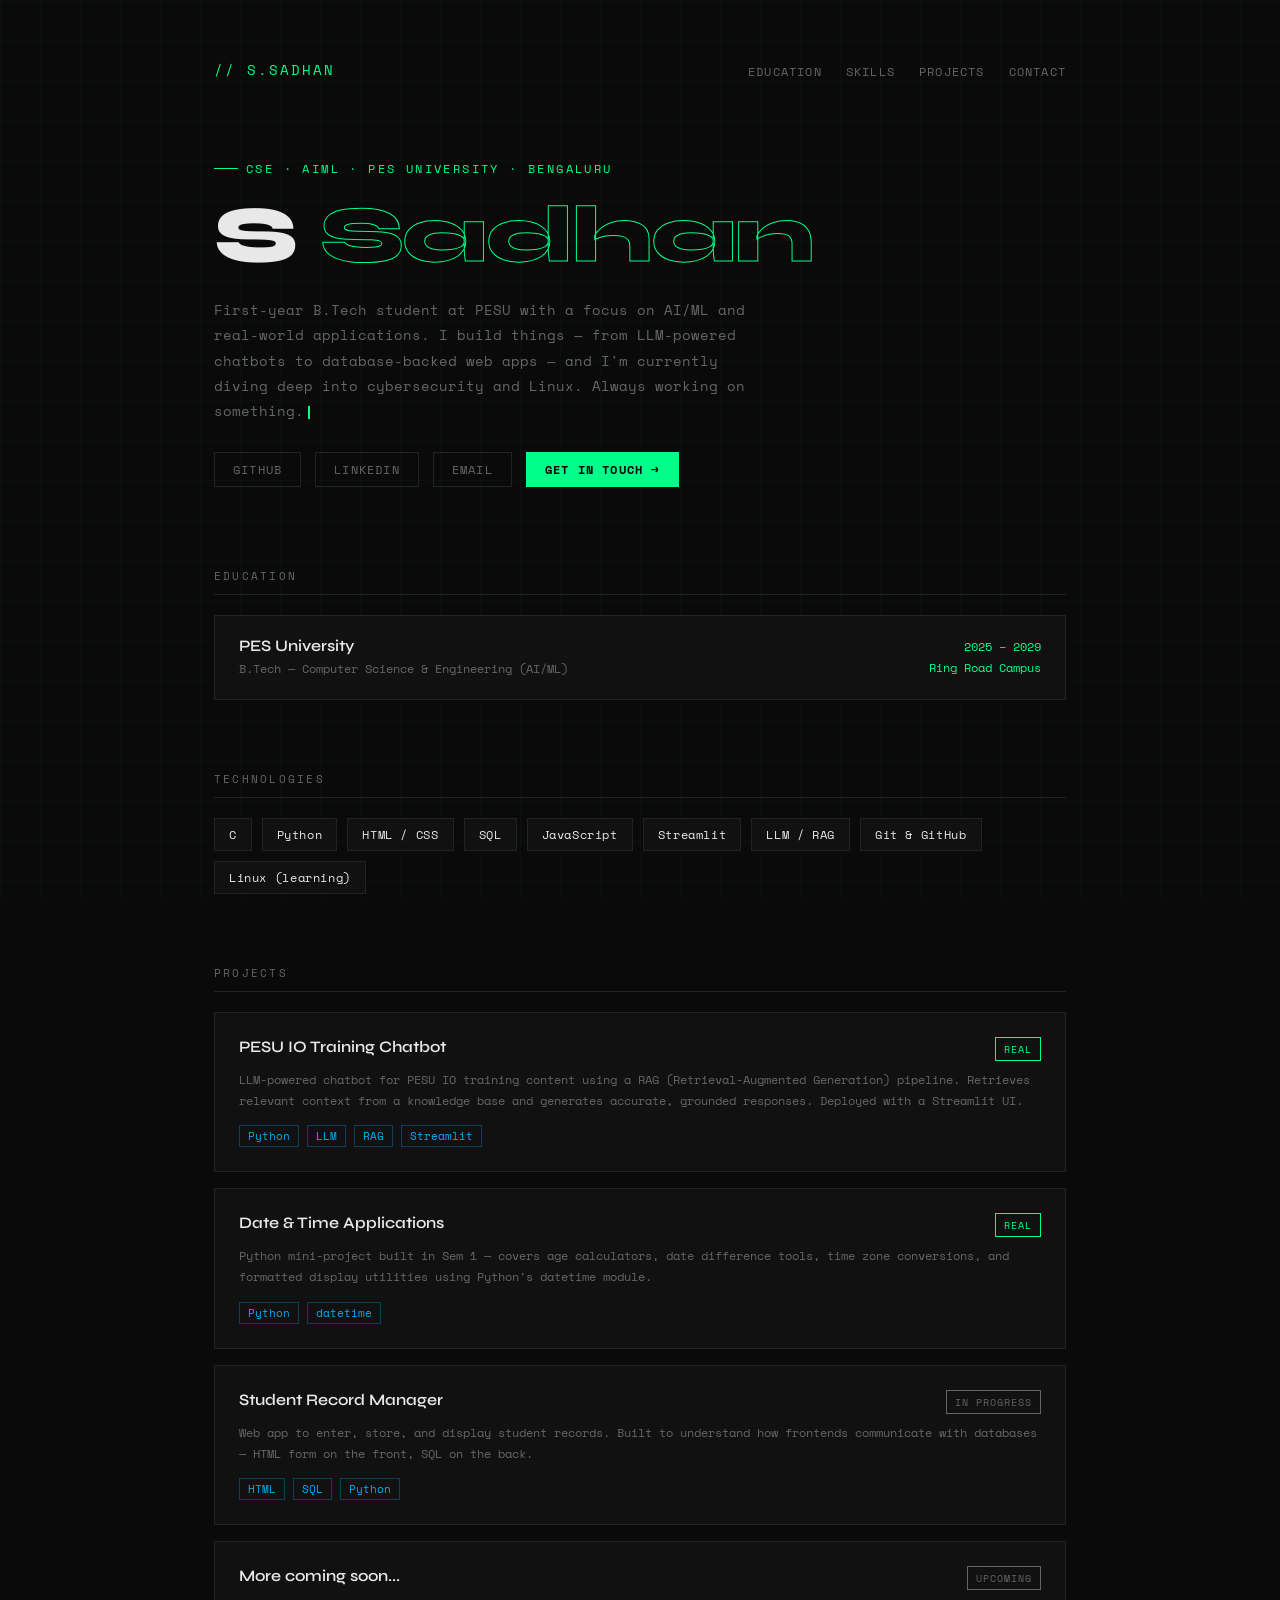
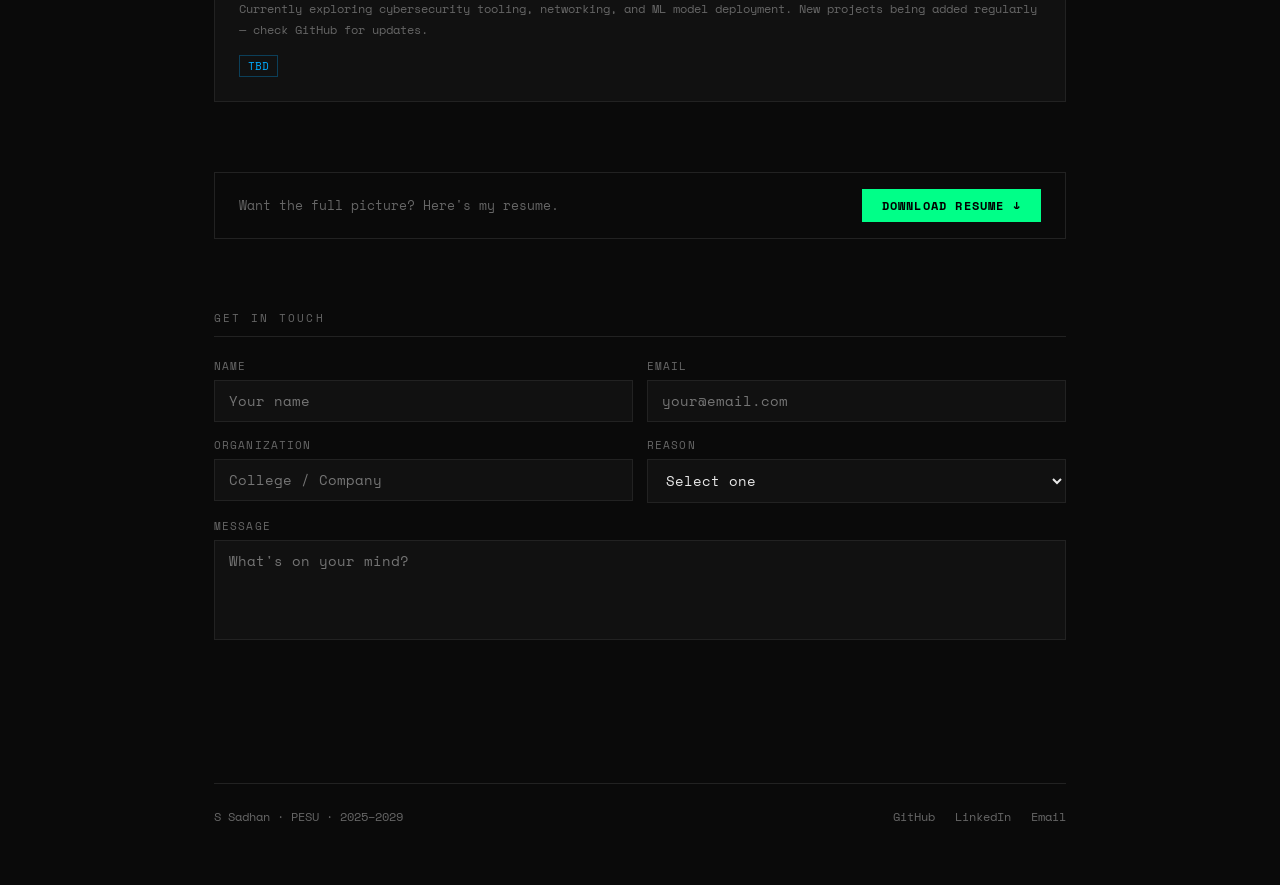
==== index.html @ 3ee182ca "Add files via upload" ====
<!DOCTYPE html>
<html lang="en">
<head>
  <meta charset="UTF-8" />
  <meta name="viewport" content="width=device-width, initial-scale=1.0"/>
  <title>S Sadhan | Portfolio</title>
  <link href="https://fonts.googleapis.com/css2?family=Space+Mono:wght@400;700&family=Syne:wght@400;600;800&display=swap" rel="stylesheet"/>
  <style>
    html { scroll-behavior: smooth; }
    *, *::before, *::after { box-sizing: border-box; margin: 0; padding: 0; }

    :root {
      --bg: #0a0a0a;
      --surface: #111;
      --border: #222;
      --accent: #00ff88;
      --accent2: #0af;
      --text: #e8e8e8;
      --muted: #666;
      --mono: 'Space Mono', monospace;
      --sans: 'Syne', sans-serif;
    }

    body {
      background: var(--bg);
      color: var(--text);
      font-family: var(--sans);
      min-height: 100vh;
      overflow-x: hidden;
    }

    body::before {
      content: '';
      position: fixed;
      inset: 0;
      background-image:
        linear-gradient(rgba(0,255,136,0.03) 1px, transparent 1px),
        linear-gradient(90deg, rgba(0,255,136,0.03) 1px, transparent 1px);
      background-size: 40px 40px;
      pointer-events: none;
      z-index: 0;
    }

    .wrapper {
      position: relative;
      z-index: 1;
      max-width: 900px;
      margin: 0 auto;
      padding: 60px 24px;
    }

    nav {
      display: flex;
      justify-content: space-between;
      align-items: center;
      margin-bottom: 80px;
      animation: fadeUp 0.6s ease both;
      flex-wrap: wrap;
      gap: 16px;
    }

    .logo {
      font-family: var(--mono);
      font-size: 0.85rem;
      color: var(--accent);
      letter-spacing: 0.15em;
      text-transform: uppercase;
    }

    .nav-links {
      display: flex;
      gap: 24px;
      list-style: none;
      flex-wrap: wrap;
    }

    .nav-links a {
      font-family: var(--mono);
      font-size: 0.75rem;
      color: var(--muted);
      text-decoration: none;
      letter-spacing: 0.1em;
      text-transform: uppercase;
      transition: color 0.2s;
    }

    .nav-links a:hover { color: var(--accent); }

    .hero {
      margin-bottom: 80px;
      animation: fadeUp 0.6s 0.1s ease both;
    }

    .tag {
      font-family: var(--mono);
      font-size: 0.75rem;
      color: var(--accent);
      letter-spacing: 0.2em;
      text-transform: uppercase;
      margin-bottom: 16px;
      display: flex;
      align-items: center;
      gap: 8px;
    }

    .tag::before {
      content: '';
      width: 24px;
      height: 1px;
      background: var(--accent);
    }

    h1 {
      font-family: var(--sans);
      font-size: clamp(2.5rem, 7vw, 5rem);
      font-weight: 800;
      line-height: 1.05;
      letter-spacing: -0.02em;
      margin-bottom: 20px;
    }

    h1 span {
      color: transparent;
      -webkit-text-stroke: 1px var(--accent);
    }

    .bio {
      font-size: 0.88rem;
      color: var(--muted);
      max-width: 560px;
      line-height: 1.8;
      font-family: var(--mono);
      margin-bottom: 28px;
    }

    .hero-links {
      display: flex;
      gap: 14px;
      flex-wrap: wrap;
    }

    .hero-link {
      font-family: var(--mono);
      font-size: 0.75rem;
      letter-spacing: 0.1em;
      text-transform: uppercase;
      padding: 8px 18px;
      text-decoration: none;
      border: 1px solid var(--border);
      color: var(--muted);
      transition: border-color 0.2s, color 0.2s;
    }

    .hero-link:hover { border-color: var(--accent); color: var(--accent); }

    .hero-link.primary {
      background: var(--accent);
      color: #000;
      border-color: var(--accent);
      font-weight: 700;
    }

    .hero-link.primary:hover { opacity: 0.85; color: #000; }

    .section {
      margin-bottom: 70px;
      animation: fadeUp 0.6s 0.2s ease both;
    }

    .section-label {
      font-family: var(--mono);
      font-size: 0.7rem;
      color: var(--muted);
      letter-spacing: 0.2em;
      text-transform: uppercase;
      margin-bottom: 20px;
      padding-bottom: 10px;
      border-bottom: 1px solid var(--border);
    }

    .edu-card {
      border: 1px solid var(--border);
      padding: 20px 24px;
      background: var(--surface);
      display: flex;
      justify-content: space-between;
      align-items: flex-start;
      flex-wrap: wrap;
      gap: 12px;
    }

    .edu-name {
      font-weight: 600;
      font-size: 1rem;
      margin-bottom: 4px;
    }

    .edu-branch {
      font-family: var(--mono);
      font-size: 0.78rem;
      color: var(--muted);
    }

    .edu-year {
      font-family: var(--mono);
      font-size: 0.75rem;
      color: var(--accent);
      text-align: right;
      line-height: 1.8;
    }

    .skills-grid {
      display: flex;
      flex-wrap: wrap;
      gap: 10px;
    }

    .skill-tag {
      font-family: var(--mono);
      font-size: 0.78rem;
      padding: 6px 14px;
      border: 1px solid var(--border);
      color: var(--text);
      background: var(--surface);
      letter-spacing: 0.05em;
      transition: border-color 0.2s, color 0.2s;
      cursor: default;
    }

    .skill-tag:hover { border-color: var(--accent); color: var(--accent); }

    .project-card {
      border: 1px solid var(--border);
      padding: 24px;
      margin-bottom: 16px;
      background: var(--surface);
      transition: border-color 0.25s;
      position: relative;
      overflow: hidden;
    }

    .project-card::before {
      content: '';
      position: absolute;
      top: 0; left: 0;
      width: 3px;
      height: 100%;
      background: var(--accent);
      transform: scaleY(0);
      transition: transform 0.25s;
      transform-origin: bottom;
    }

    .project-card:hover { border-color: #333; }
    .project-card:hover::before { transform: scaleY(1); }

    .project-header {
      display: flex;
      justify-content: space-between;
      align-items: flex-start;
      gap: 12px;
      margin-bottom: 8px;
    }

    .project-title {
      font-weight: 600;
      font-size: 1rem;
    }

    .project-badge {
      font-family: var(--mono);
      font-size: 0.65rem;
      letter-spacing: 0.1em;
      text-transform: uppercase;
      padding: 3px 8px;
      border: 1px solid var(--accent);
      color: var(--accent);
      white-space: nowrap;
      flex-shrink: 0;
    }

    .project-badge.placeholder {
      border-color: var(--muted);
      color: var(--muted);
    }

    .project-desc {
      font-family: var(--mono);
      font-size: 0.78rem;
      color: var(--muted);
      line-height: 1.7;
    }

    .project-tech {
      margin-top: 14px;
      display: flex;
      gap: 8px;
      flex-wrap: wrap;
    }

    .tech-pill {
      font-family: var(--mono);
      font-size: 0.68rem;
      color: var(--accent2);
      border: 1px solid rgba(0,170,255,0.3);
      padding: 2px 8px;
    }

    .form-grid {
      display: grid;
      grid-template-columns: 1fr 1fr;
      gap: 14px;
      margin-bottom: 14px;
    }

    @media (max-width: 600px) {
      .form-grid { grid-template-columns: 1fr; }
    }

    .field {
      display: flex;
      flex-direction: column;
      gap: 6px;
    }

    label {
      font-family: var(--mono);
      font-size: 0.7rem;
      color: var(--muted);
      letter-spacing: 0.1em;
      text-transform: uppercase;
    }

    input, textarea, select {
      background: var(--surface);
      border: 1px solid var(--border);
      color: var(--text);
      font-family: var(--mono);
      font-size: 0.85rem;
      padding: 10px 14px;
      outline: none;
      width: 100%;
      transition: border-color 0.2s;
    }

    input:focus, textarea:focus, select:focus { border-color: var(--accent); }
    textarea { resize: vertical; min-height: 100px; }
    select option { background: var(--surface); }

    .btn {
      font-family: var(--mono);
      font-size: 0.8rem;
      letter-spacing: 0.15em;
      text-transform: uppercase;
      background: var(--accent);
      color: #000;
      border: none;
      padding: 12px 32px;
      cursor: pointer;
      font-weight: 700;
      transition: opacity 0.2s, transform 0.15s;
      margin-top: 6px;
    }

    .btn:hover { opacity: 0.85; transform: translateY(-1px); }
    .btn:active { transform: translateY(0); }

    #output { margin-top: 30px; display: none; }

    .output-card {
      border: 1px solid var(--accent);
      padding: 24px;
      background: rgba(0,255,136,0.03);
      animation: fadeUp 0.4s ease both;
    }

    .output-card h3 {
      font-family: var(--mono);
      font-size: 0.75rem;
      color: var(--accent);
      letter-spacing: 0.15em;
      text-transform: uppercase;
      margin-bottom: 16px;
    }

    .output-row {
      display: flex;
      gap: 12px;
      margin-bottom: 10px;
      font-family: var(--mono);
      font-size: 0.82rem;
    }

    .output-key { color: var(--muted); min-width: 90px; }
    .output-val { color: var(--text); }

    .resume-bar {
      border: 1px solid var(--border);
      padding: 16px 24px;
      display: flex;
      justify-content: space-between;
      align-items: center;
      margin-bottom: 70px;
      flex-wrap: wrap;
      gap: 12px;
      animation: fadeUp 0.6s 0.3s ease both;
    }

    .resume-bar span {
      font-family: var(--mono);
      font-size: 0.8rem;
      color: var(--muted);
    }

    .resume-bar a {
      font-family: var(--mono);
      font-size: 0.75rem;
      color: #000;
      background: var(--accent);
      padding: 8px 20px;
      text-decoration: none;
      font-weight: 700;
      letter-spacing: 0.1em;
      text-transform: uppercase;
      transition: opacity 0.2s;
    }

    .resume-bar a:hover { opacity: 0.85; }

    footer {
      margin-top: 80px;
      padding-top: 24px;
      border-top: 1px solid var(--border);
      display: flex;
      justify-content: space-between;
      align-items: center;
      font-family: var(--mono);
      font-size: 0.72rem;
      color: var(--muted);
      flex-wrap: wrap;
      gap: 12px;
      animation: fadeUp 0.6s 0.4s ease both;
    }

    .footer-links { display: flex; gap: 20px; }
    .footer-links a { color: var(--muted); text-decoration: none; transition: color 0.2s; }
    .footer-links a:hover { color: var(--accent); }

    @keyframes fadeUp {
      from { opacity: 0; transform: translateY(20px); }
      to   { opacity: 1; transform: translateY(0); }
    }

    .cursor {
      display: inline-block;
      width: 2px;
      height: 0.9em;
      background: var(--accent);
      margin-left: 4px;
      vertical-align: middle;
      animation: blink 1s step-end infinite;
    }

    @keyframes blink { 50% { opacity: 0; } }
  </style>
</head>
<body>
<div class="wrapper">

  <nav>
    <div class="logo">// s.sadhan</div>
    <ul class="nav-links">
      <li><a href="#education">Education</a></li>
      <li><a href="#skills">Skills</a></li>
      <li><a href="#projects">Projects</a></li>
      <li><a href="#contact">Contact</a></li>
    </ul>
  </nav>

  <section class="hero">
    <div class="tag">CSE · AIML · PES University · Bengaluru</div>
    <h1>S <span>Sadhan</span></h1>
    <p class="bio">
      First-year B.Tech student at PESU with a focus on AI/ML and real-world applications.
      I build things — from LLM-powered chatbots to database-backed web apps — and I'm
      currently diving deep into cybersecurity and Linux. Always working on something.<span class="cursor"></span>
    </p>
    <div class="hero-links">
      <a href="https://github.com/Sadhansrid007" target="_blank" class="hero-link">GitHub</a>
      <a href="https://www.linkedin.com/in/sadhan-sridhar/" target="_blank" class="hero-link">LinkedIn</a>
      <a href="/cdn-cgi/l/email-protection#2b584a4f434a4558055859424f434a596b4c464a424705484446" class="hero-link">Email</a>
      <a href="#contact" class="hero-link primary">Get In Touch →</a>
    </div>
  </section>

  <section class="section" id="education">
    <div class="section-label">Education</div>
    <div class="edu-card">
      <div>
        <div class="edu-name">PES University</div>
        <div class="edu-branch">B.Tech — Computer Science & Engineering (AI/ML)</div>
      </div>
      <div class="edu-year">
        2025 – 2029<br/>Ring Road Campus
      </div>
    </div>
  </section>

  <section class="section" id="skills">
    <div class="section-label">Technologies</div>
    <div class="skills-grid">
      <div class="skill-tag">C</div>
      <div class="skill-tag">Python</div>
      <div class="skill-tag">HTML / CSS</div>
      <div class="skill-tag">SQL</div>
      <div class="skill-tag">JavaScript</div>
      <div class="skill-tag">Streamlit</div>
      <div class="skill-tag">LLM / RAG</div>
      <div class="skill-tag">Git & GitHub</div>
      <div class="skill-tag">Linux (learning)</div>
    </div>
  </section>

  <section class="section" id="projects">
    <div class="section-label">Projects</div>

    <div class="project-card">
      <div class="project-header">
        <div class="project-title">PESU IO Training Chatbot</div>
        <span class="project-badge">Real</span>
      </div>
      <div class="project-desc">
        LLM-powered chatbot for PESU IO training content using a RAG (Retrieval-Augmented
        Generation) pipeline. Retrieves relevant context from a knowledge base and generates
        accurate, grounded responses. Deployed with a Streamlit UI.
      </div>
      <div class="project-tech">
        <span class="tech-pill">Python</span>
        <span class="tech-pill">LLM</span>
        <span class="tech-pill">RAG</span>
        <span class="tech-pill">Streamlit</span>
      </div>
    </div>

    <div class="project-card">
      <div class="project-header">
        <div class="project-title">Date & Time Applications</div>
        <span class="project-badge">Real</span>
      </div>
      <div class="project-desc">
        Python mini-project built in Sem 1 — covers age calculators, date difference tools,
        time zone conversions, and formatted display utilities using Python's datetime module.
      </div>
      <div class="project-tech">
        <span class="tech-pill">Python</span>
        <span class="tech-pill">datetime</span>
      </div>
    </div>

    <div class="project-card">
      <div class="project-header">
        <div class="project-title">Student Record Manager</div>
        <span class="project-badge placeholder">In Progress</span>
      </div>
      <div class="project-desc">
        Web app to enter, store, and display student records. Built to understand how
        frontends communicate with databases — HTML form on the front, SQL on the back.
      </div>
      <div class="project-tech">
        <span class="tech-pill">HTML</span>
        <span class="tech-pill">SQL</span>
        <span class="tech-pill">Python</span>
      </div>
    </div>

    <div class="project-card">
      <div class="project-header">
        <div class="project-title">More coming soon...</div>
        <span class="project-badge placeholder">Upcoming</span>
      </div>
      <div class="project-desc">
        Currently exploring cybersecurity tooling, networking, and ML model deployment.
        New projects being added regularly — check GitHub for updates.
      </div>
      <div class="project-tech">
        <span class="tech-pill">TBD</span>
      </div>
    </div>
  </section>

  <!-- RESUME BAR -->
  <div class="resume-bar">
    <span>Want the full picture? Here's my resume.</span>
    <!-- Replace # with your actual resume link (Google Drive, Notion, etc.) -->
    <a href="#" target="_blank">Download Resume ↓</a>
  </div>

  <section class="section" id="contact">
    <div class="section-label">Get In Touch</div>

    <div class="form-grid">
      <div class="field">
        <label for="fname">Name</label>
        <input type="text" id="fname" placeholder="Your name" />
      </div>
      <div class="field">
        <label for="femail">Email</label>
        <input type="email" id="femail" placeholder="your@email.com" />
      </div>
      <div class="field">
        <label for="forg">Organization</label>
        <input type="text" id="forg" placeholder="College / Company" />
      </div>
      <div class="field">
        <label for="freason">Reason</label>
        <select id="freason">
          <option value="">Select one</option>
          <option>Collaboration</option>
          <option>Internship / Opportunity</option>
          <option>Just saying hi</option>
          <option>Other</option>
        </select>
      </div>
    </div>

    <div class="field" style="margin-bottom:14px">
      <label for="fmsg">Message</label>
      <textarea id="fmsg" placeholder="What's on your mind?"></textarea>
    </div>

    <button class="btn" onclick="submitForm()">Submit →</button>

    <div id="output">
      <div class="output-card">
        <h3>// Message Received</h3>
        <div class="output-row"><span class="output-key">Name</span><span class="output-val" id="o-name"></span></div>
        <div class="output-row"><span class="output-key">Email</span><span class="output-val" id="o-email"></span></div>
        <div class="output-row"><span class="output-key">Org</span><span class="output-val" id="o-org"></span></div>
        <div class="output-row"><span class="output-key">Reason</span><span class="output-val" id="o-reason"></span></div>
        <div class="output-row"><span class="output-key">Message</span><span class="output-val" id="o-msg"></span></div>
      </div>
    </div>
  </section>

  <footer>
    <span>S Sadhan · PESU · 2025–2029</span>
    <div class="footer-links">
      <a href="https://github.com/Sadhansrid007" target="_blank">GitHub</a>
      <a href="https://www.linkedin.com/in/sadhan-sridhar/" target="_blank">LinkedIn</a>
      <a href="/cdn-cgi/l/email-protection#c3b0a2a7aba2adb0edb0b1aaa7aba2b183a4aea2aaafeda0acae">Email</a>
    </div>
  </footer>

</div>
<script data-cfasync="false" src="/cdn-cgi/scripts/5c5dd728/cloudflare-static/email-decode.min.js"></script><script>
  function scrollToSection(id) {
    document.getElementById(id).scrollIntoView({ behavior: 'smooth' });
  }

  function submitForm() {
    const name   = document.getElementById('fname').value.trim();
    const email  = document.getElementById('femail').value.trim();
    const org    = document.getElementById('forg').value.trim();
    const reason = document.getElementById('freason').value;
    const msg    = document.getElementById('fmsg').value.trim();

    if (!name || !email || !msg) {
      alert('Please fill in at least Name, Email, and Message.');
      return;
    }

    document.getElementById('o-name').textContent   = name;
    document.getElementById('o-email').textContent  = email;
    document.getElementById('o-org').textContent    = org || '—';
    document.getElementById('o-reason').textContent = reason || '—';
    document.getElementById('o-msg').textCont
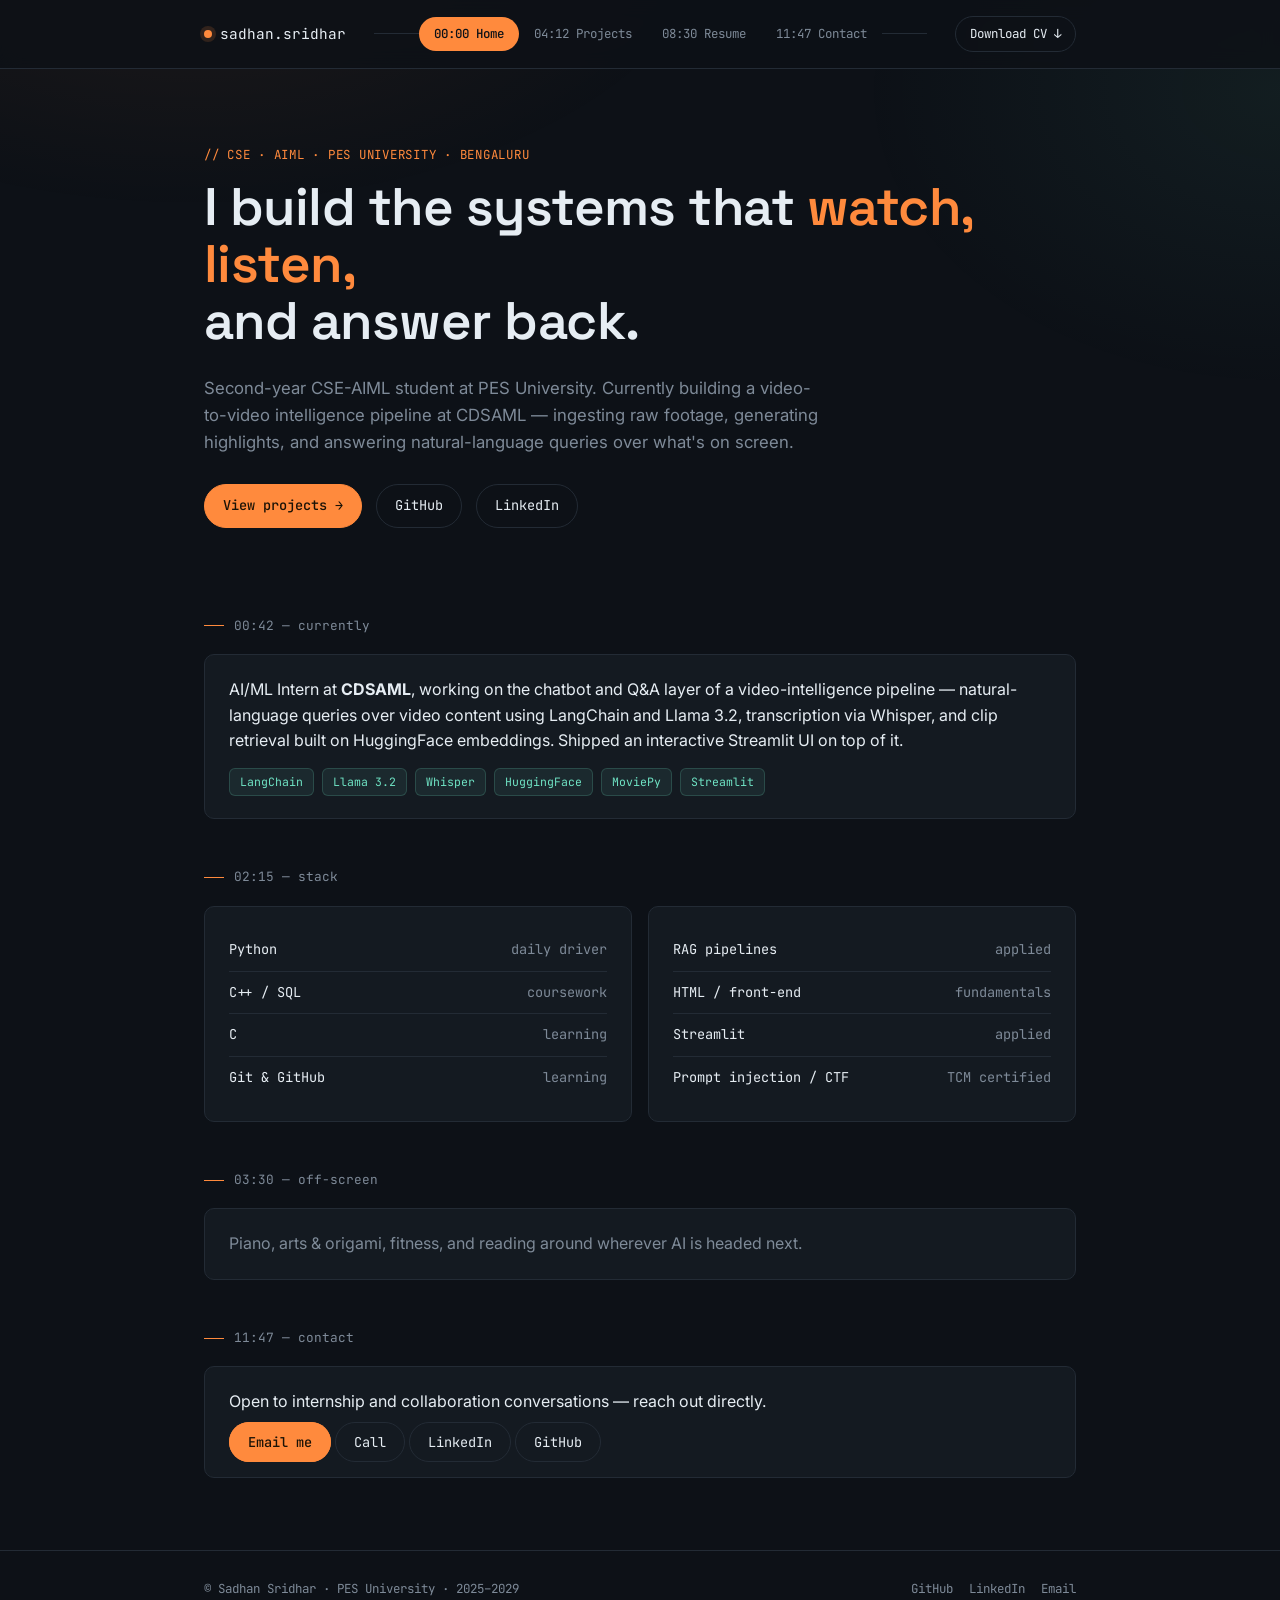
==== commit 7e75d99d: "Add files via upload" ====
--- a/index.html
+++ b/index.html
@@ -1,676 +1,101 @@
 <!DOCTYPE html>
 <html lang="en">
 <head>
-  <meta charset="UTF-8" />
-  <meta name="viewport" content="width=device-width, initial-scale=1.0"/>
-  <title>S Sadhan | Portfolio</title>
-  <link href="https://fonts.googleapis.com/css2?family=Space+Mono:wght@400;700&family=Syne:wght@400;600;800&display=swap" rel="stylesheet"/>
-  <style>
-    html { scroll-behavior: smooth; }
-    *, *::before, *::after { box-sizing: border-box; margin: 0; padding: 0; }
-
-    :root {
-      --bg: #0a0a0a;
-      --surface: #111;
-      --border: #222;
-      --accent: #00ff88;
-      --accent2: #0af;
-      --text: #e8e8e8;
-      --muted: #666;
-      --mono: 'Space Mono', monospace;
-      --sans: 'Syne', sans-serif;
-    }
-
-    body {
-      background: var(--bg);
-      color: var(--text);
-      font-family: var(--sans);
-      min-height: 100vh;
-      overflow-x: hidden;
-    }
-
-    body::before {
-      content: '';
-      position: fixed;
-      inset: 0;
-      background-image:
-        linear-gradient(rgba(0,255,136,0.03) 1px, transparent 1px),
-        linear-gradient(90deg, rgba(0,255,136,0.03) 1px, transparent 1px);
-      background-size: 40px 40px;
-      pointer-events: none;
-      z-index: 0;
-    }
-
-    .wrapper {
-      position: relative;
-      z-index: 1;
-      max-width: 900px;
-      margin: 0 auto;
-      padding: 60px 24px;
-    }
-
-    nav {
-      display: flex;
-      justify-content: space-between;
-      align-items: center;
-      margin-bottom: 80px;
-      animation: fadeUp 0.6s ease both;
-      flex-wrap: wrap;
-      gap: 16px;
-    }
-
-    .logo {
-      font-family: var(--mono);
-      font-size: 0.85rem;
-      color: var(--accent);
-      letter-spacing: 0.15em;
-      text-transform: uppercase;
-    }
-
-    .nav-links {
-      display: flex;
-      gap: 24px;
-      list-style: none;
-      flex-wrap: wrap;
-    }
-
-    .nav-links a {
-      font-family: var(--mono);
-      font-size: 0.75rem;
-      color: var(--muted);
-      text-decoration: none;
-      letter-spacing: 0.1em;
-      text-transform: uppercase;
-      transition: color 0.2s;
-    }
-
-    .nav-links a:hover { color: var(--accent); }
-
-    .hero {
-      margin-bottom: 80px;
-      animation: fadeUp 0.6s 0.1s ease both;
-    }
-
-    .tag {
-      font-family: var(--mono);
-      font-size: 0.75rem;
-      color: var(--accent);
-      letter-spacing: 0.2em;
-      text-transform: uppercase;
-      margin-bottom: 16px;
-      display: flex;
-      align-items: center;
-      gap: 8px;
-    }
-
-    .tag::before {
-      content: '';
-      width: 24px;
-      height: 1px;
-      background: var(--accent);
-    }
-
-    h1 {
-      font-family: var(--sans);
-      font-size: clamp(2.5rem, 7vw, 5rem);
-      font-weight: 800;
-      line-height: 1.05;
-      letter-spacing: -0.02em;
-      margin-bottom: 20px;
-    }
-
-    h1 span {
-      color: transparent;
-      -webkit-text-stroke: 1px var(--accent);
-    }
-
-    .bio {
-      font-size: 0.88rem;
-      color: var(--muted);
-      max-width: 560px;
-      line-height: 1.8;
-      font-family: var(--mono);
-      margin-bottom: 28px;
-    }
-
-    .hero-links {
-      display: flex;
-      gap: 14px;
-      flex-wrap: wrap;
-    }
-
-    .hero-link {
-      font-family: var(--mono);
-      font-size: 0.75rem;
-      letter-spacing: 0.1em;
-      text-transform: uppercase;
-      padding: 8px 18px;
-      text-decoration: none;
-      border: 1px solid var(--border);
-      color: var(--muted);
-      transition: border-color 0.2s, color 0.2s;
-    }
-
-    .hero-link:hover { border-color: var(--accent); color: var(--accent); }
-
-    .hero-link.primary {
-      background: var(--accent);
-      color: #000;
-      border-color: var(--accent);
-      font-weight: 700;
-    }
-
-    .hero-link.primary:hover { opacity: 0.85; color: #000; }
-
-    .section {
-      margin-bottom: 70px;
-      animation: fadeUp 0.6s 0.2s ease both;
-    }
-
-    .section-label {
-      font-family: var(--mono);
-      font-size: 0.7rem;
-      color: var(--muted);
-      letter-spacing: 0.2em;
-      text-transform: uppercase;
-      margin-bottom: 20px;
-      padding-bottom: 10px;
-      border-bottom: 1px solid var(--border);
-    }
-
-    .edu-card {
-      border: 1px solid var(--border);
-      padding: 20px 24px;
-      background: var(--surface);
-      display: flex;
-      justify-content: space-between;
-      align-items: flex-start;
-      flex-wrap: wrap;
-      gap: 12px;
-    }
-
-    .edu-name {
-      font-weight: 600;
-      font-size: 1rem;
-      margin-bottom: 4px;
-    }
-
-    .edu-branch {
-      font-family: var(--mono);
-      font-size: 0.78rem;
-      color: var(--muted);
-    }
-
-    .edu-year {
-      font-family: var(--mono);
-      font-size: 0.75rem;
-      color: var(--accent);
-      text-align: right;
-      line-height: 1.8;
-    }
-
-    .skills-grid {
-      display: flex;
-      flex-wrap: wrap;
-      gap: 10px;
-    }
-
-    .skill-tag {
-      font-family: var(--mono);
-      font-size: 0.78rem;
-      padding: 6px 14px;
-      border: 1px solid var(--border);
-      color: var(--text);
-      background: var(--surface);
-      letter-spacing: 0.05em;
-      transition: border-color 0.2s, color 0.2s;
-      cursor: default;
-    }
-
-    .skill-tag:hover { border-color: var(--accent); color: var(--accent); }
-
-    .project-card {
-      border: 1px solid var(--border);
-      padding: 24px;
-      margin-bottom: 16px;
-      background: var(--surface);
-      transition: border-color 0.25s;
-      position: relative;
-      overflow: hidden;
-    }
-
-    .project-card::before {
-      content: '';
-      position: absolute;
-      top: 0; left: 0;
-      width: 3px;
-      height: 100%;
-      background: var(--accent);
-      transform: scaleY(0);
-      transition: transform 0.25s;
-      transform-origin: bottom;
-    }
-
-    .project-card:hover { border-color: #333; }
-    .project-card:hover::before { transform: scaleY(1); }
-
-    .project-header {
-      display: flex;
-      justify-content: space-between;
-      align-items: flex-start;
-      gap: 12px;
-      margin-bottom: 8px;
-    }
-
-    .project-title {
-      font-weight: 600;
-      font-size: 1rem;
-    }
-
-    .project-badge {
-      font-family: var(--mono);
-      font-size: 0.65rem;
-      letter-spacing: 0.1em;
-      text-transform: uppercase;
-      padding: 3px 8px;
-      border: 1px solid var(--accent);
-      color: var(--accent);
-      white-space: nowrap;
-      flex-shrink: 0;
-    }
-
-    .project-badge.placeholder {
-      border-color: var(--muted);
-      color: var(--muted);
-    }
-
-    .project-desc {
-      font-family: var(--mono);
-      font-size: 0.78rem;
-      color: var(--muted);
-      line-height: 1.7;
-    }
-
-    .project-tech {
-      margin-top: 14px;
-      display: flex;
-      gap: 8px;
-      flex-wrap: wrap;
-    }
-
-    .tech-pill {
-      font-family: var(--mono);
-      font-size: 0.68rem;
-      color: var(--accent2);
-      border: 1px solid rgba(0,170,255,0.3);
-      padding: 2px 8px;
-    }
-
-    .form-grid {
-      display: grid;
-      grid-template-columns: 1fr 1fr;
-      gap: 14px;
-      margin-bottom: 14px;
-    }
-
-    @media (max-width: 600px) {
-      .form-grid { grid-template-columns: 1fr; }
-    }
-
-    .field {
-      display: flex;
-      flex-direction: column;
-      gap: 6px;
-    }
-
-    label {
-      font-family: var(--mono);
-      font-size: 0.7rem;
-      color: var(--muted);
-      letter-spacing: 0.1em;
-      text-transform: uppercase;
-    }
-
-    input, textarea, select {
-      background: var(--surface);
-      border: 1px solid var(--border);
-      color: var(--text);
-      font-family: var(--mono);
-      font-size: 0.85rem;
-      padding: 10px 14px;
-      outline: none;
-      width: 100%;
-      transition: border-color 0.2s;
-    }
-
-    input:focus, textarea:focus, select:focus { border-color: var(--accent); }
-    textarea { resize: vertical; min-height: 100px; }
-    select option { background: var(--surface); }
-
-    .btn {
-      font-family: var(--mono);
-      font-size: 0.8rem;
-      letter-spacing: 0.15em;
-      text-transform: uppercase;
-      background: var(--accent);
-      color: #000;
-      border: none;
-      padding: 12px 32px;
-      cursor: pointer;
-      font-weight: 700;
-      transition: opacity 0.2s, transform 0.15s;
-      margin-top: 6px;
-    }
-
-    .btn:hover { opacity: 0.85; transform: translateY(-1px); }
-    .btn:active { transform: translateY(0); }
-
-    #output { margin-top: 30px; display: none; }
-
-    .output-card {
-      border: 1px solid var(--accent);
-      padding: 24px;
-      background: rgba(0,255,136,0.03);
-      animation: fadeUp 0.4s ease both;
-    }
-
-    .output-card h3 {
-      font-family: var(--mono);
-      font-size: 0.75rem;
-      color: var(--accent);
-      letter-spacing: 0.15em;
-      text-transform: uppercase;
-      margin-bottom: 16px;
-    }
-
-    .output-row {
-      display: flex;
-      gap: 12px;
-      margin-bottom: 10px;
-      font-family: var(--mono);
-      font-size: 0.82rem;
-    }
-
-    .output-key { color: var(--muted); min-width: 90px; }
-    .output-val { color: var(--text); }
-
-    .resume-bar {
-      border: 1px solid var(--border);
-      padding: 16px 24px;
-      display: flex;
-      justify-content: space-between;
-      align-items: center;
-      margin-bottom: 70px;
-      flex-wrap: wrap;
-      gap: 12px;
-      animation: fadeUp 0.6s 0.3s ease both;
-    }
-
-    .resume-bar span {
-      font-family: var(--mono);
-      font-size: 0.8rem;
-      color: var(--muted);
-    }
-
-    .resume-bar a {
-      font-family: var(--mono);
-      font-size: 0.75rem;
-      color: #000;
-      background: var(--accent);
-      padding: 8px 20px;
-      text-decoration: none;
-      font-weight: 700;
-      letter-spacing: 0.1em;
-      text-transform: uppercase;
-      transition: opacity 0.2s;
-    }
-
-    .resume-bar a:hover { opacity: 0.85; }
-
-    footer {
-      margin-top: 80px;
-      padding-top: 24px;
-      border-top: 1px solid var(--border);
-      display: flex;
-      justify-content: space-between;
-      align-items: center;
-      font-family: var(--mono);
-      font-size: 0.72rem;
-      color: var(--muted);
-      flex-wrap: wrap;
-      gap: 12px;
-      animation: fadeUp 0.6s 0.4s ease both;
-    }
-
-    .footer-links { display: flex; gap: 20px; }
-    .footer-links a { color: var(--muted); text-decoration: none; transition: color 0.2s; }
-    .footer-links a:hover { color: var(--accent); }
-
-    @keyframes fadeUp {
-      from { opacity: 0; transform: translateY(20px); }
-      to   { opacity: 1; transform: translateY(0); }
-    }
-
-    .cursor {
-      display: inline-block;
-      width: 2px;
-      height: 0.9em;
-      background: var(--accent);
-      margin-left: 4px;
-      vertical-align: middle;
-      animation: blink 1s step-end infinite;
-    }
-
-    @keyframes blink { 50% { opacity: 0; } }
-  </style>
+<meta charset="UTF-8">
+<meta name="viewport" content="width=device-width, initial-scale=1.0">
+<title>Sadhan Sridhar — CSE/AIML, PES University</title>
+<meta name="description" content="Sadhan Sridhar — CSE/AIML student at PES University. Building RAG pipelines, chatbots, and video-intelligence tools.">
+<link rel="stylesheet" href="style.css">
 </head>
 <body>
-<div class="wrapper">
 
-  <nav>
-    <div class="logo">// s.sadhan</div>
-    <ul class="nav-links">
-      <li><a href="#education">Education</a></li>
-      <li><a href="#skills">Skills</a></li>
-      <li><a href="#projects">Projects</a></li>
-      <li><a href="#contact">Contact</a></li>
-    </ul>
-  </nav>
+<nav class="timeline-nav">
+  <div class="wrap">
+    <a href="index.html" class="brand"><span class="dot"></span>sadhan.sridhar</a>
+    <div class="scrub">
+      <div class="track"></div>
+      <a href="index.html" class="active">00:00 Home</a>
+      <a href="projects.html">04:12 Projects</a>
+      <a href="resume.html">08:30 Resume</a>
+      <a href="index.html#contact">11:47 Contact</a>
+      <div class="track"></div>
+    </div>
+    <a class="resume-btn" href="assets/Sadhan_Resume.pdf" target="_blank" rel="noopener">Download CV ↓</a>
+  </div>
+</nav>
+
+<main class="wrap">
 
   <section class="hero">
-    <div class="tag">CSE · AIML · PES University · Bengaluru</div>
-    <h1>S <span>Sadhan</span></h1>
-    <p class="bio">
-      First-year B.Tech student at PESU with a focus on AI/ML and real-world applications.
-      I build things — from LLM-powered chatbots to database-backed web apps — and I'm
-      currently diving deep into cybersecurity and Linux. Always working on something.<span class="cursor"></span>
-    </p>
-    <div class="hero-links">
-      <a href="https://github.com/Sadhansrid007" target="_blank" class="hero-link">GitHub</a>
-      <a href="https://www.linkedin.com/in/sadhan-sridhar/" target="_blank" class="hero-link">LinkedIn</a>
-      <a href="/cdn-cgi/l/email-protection#2b584a4f434a4558055859424f434a596b4c464a424705484446" class="hero-link">Email</a>
-      <a href="#contact" class="hero-link primary">Get In Touch →</a>
+    <p class="eyebrow">// CSE · AIML · PES University · Bengaluru</p>
+    <h1>I build the systems that <span class="accent-word">watch, listen,</span><br>and answer back.</h1>
+    <p class="lede">Second-year CSE-AIML student at PES University. Currently building a video-to-video intelligence pipeline at CDSAML — ingesting raw footage, generating highlights, and answering natural-language queries over what's on screen.</p>
+    <div class="links">
+      <a class="btn primary" href="projects.html">View projects →</a>
+      <a class="btn" href="https://github.com/Sadhansrid007" target="_blank" rel="noopener">GitHub</a>
+      <a class="btn" href="https://www.linkedin.com/in/sadhan-sridhar/" target="_blank" rel="noopener">LinkedIn</a>
     </div>
   </section>
 
-  <section class="section" id="education">
-    <div class="section-label">Education</div>
-    <div class="edu-card">
-      <div>
-        <div class="edu-name">PES University</div>
-        <div class="edu-branch">B.Tech — Computer Science & Engineering (AI/ML)</div>
-      </div>
-      <div class="edu-year">
-        2025 – 2029<br/>Ring Road Campus
+  <p class="chapter">00:42 — currently</p>
+  <div class="panel">
+    <p style="margin:0;">AI/ML Intern at <strong>CDSAML</strong>, working on the chatbot and Q&amp;A layer of a video-intelligence pipeline — natural-language queries over video content using LangChain and Llama 3.2, transcription via Whisper, and clip retrieval built on HuggingFace embeddings. Shipped an interactive Streamlit UI on top of it.</p>
+    <div class="tags">
+      <span class="tag">LangChain</span>
+      <span class="tag">Llama 3.2</span>
+      <span class="tag">Whisper</span>
+      <span class="tag">HuggingFace</span>
+      <span class="tag">MoviePy</span>
+      <span class="tag">Streamlit</span>
+    </div>
+  </div>
+
+  <p class="chapter">02:15 — stack</p>
+  <div class="grid cols-2">
+    <div class="panel">
+      <div class="skill-row"><span>Python</span><span class="muted">daily driver</span></div>
+      <div class="skill-row"><span>C++ / SQL</span><span class="muted">coursework</span></div>
+      <div class="skill-row"><span>C</span><span class="muted">learning</span></div>
+      <div class="skill-row"><span>Git &amp; GitHub</span><span class="muted">learning</span></div>
+    </div>
+    <div class="panel">
+      <div class="skill-row"><span>RAG pipelines</span><span class="muted">applied</span></div>
+      <div class="skill-row"><span>HTML / front-end</span><span class="muted">fundamentals</span></div>
+      <div class="skill-row"><span>Streamlit</span><span class="muted">applied</span></div>
+      <div class="skill-row"><span>Prompt injection / CTF</span><span class="muted">TCM certified</span></div>
+    </div>
+  </div>
+
+  <p class="chapter">03:30 — off-screen</p>
+  <div class="panel">
+    <p style="margin:0;" class="muted">Piano, arts &amp; origami, fitness, and reading around wherever AI is headed next.</p>
+  </div>
+
+  <section id="contact">
+    <p class="chapter">11:47 — contact</p>
+    <div class="panel">
+      <p style="margin:0 0 14px;">Open to internship and collaboration conversations — reach out directly.</p>
+      <div class="links" style="margin-top:0;">
+        <a class="btn primary" href="mailto:Sadhans.sridhar@gmail.com">Email me</a>
+        <a class="btn" href="tel:+919741775816">Call</a>
+        <a class="btn" href="https://www.linkedin.com/in/sadhan-sridhar/" target="_blank" rel="noopener">LinkedIn</a>
+        <a class="btn" href="https://github.com/Sadhansrid007" target="_blank" rel="noopener">GitHub</a>
       </div>
     </div>
   </section>
 
-  <section class="section" id="skills">
-    <div class="section-label">Technologies</div>
-    <div class="skills-grid">
-      <div class="skill-tag">C</div>
-      <div class="skill-tag">Python</div>
-      <div class="skill-tag">HTML / CSS</div>
-      <div class="skill-tag">SQL</div>
-      <div class="skill-tag">JavaScript</div>
-      <div class="skill-tag">Streamlit</div>
-      <div class="skill-tag">LLM / RAG</div>
-      <div class="skill-tag">Git & GitHub</div>
-      <div class="skill-tag">Linux (learning)</div>
-    </div>
-  </section>
+</main>
 
-  <section class="section" id="projects">
-    <div class="section-label">Projects</div>
+<footer>
+  <div class="wrap">
+    <span>© Sadhan Sridhar · PES University · 2025–2029</span>
+    <span class="socials">
+      <a href="https://github.com/Sadhansrid007" target="_blank" rel="noopener">GitHub</a>
+      <a href="https://www.linkedin.com/in/sadhan-sridhar/" target="_blank" rel="noopener">LinkedIn</a>
+      <a href="mailto:Sadhans.sridhar@gmail.com">Email</a>
+    </span>
+  </div>
+</footer>
 
-    <div class="project-card">
-      <div class="project-header">
-        <div class="project-title">PESU IO Training Chatbot</div>
-        <span class="project-badge">Real</span>
-      </div>
-      <div class="project-desc">
-        LLM-powered chatbot for PESU IO training content using a RAG (Retrieval-Augmented
-        Generation) pipeline. Retrieves relevant context from a knowledge base and generates
-        accurate, grounded responses. Deployed with a Streamlit UI.
-      </div>
-      <div class="project-tech">
-        <span class="tech-pill">Python</span>
-        <span class="tech-pill">LLM</span>
-        <span class="tech-pill">RAG</span>
-        <span class="tech-pill">Streamlit</span>
-      </div>
-    </div>
-
-    <div class="project-card">
-      <div class="project-header">
-        <div class="project-title">Date & Time Applications</div>
-        <span class="project-badge">Real</span>
-      </div>
-      <div class="project-desc">
-        Python mini-project built in Sem 1 — covers age calculators, date difference tools,
-        time zone conversions, and formatted display utilities using Python's datetime module.
-      </div>
-      <div class="project-tech">
-        <span class="tech-pill">Python</span>
-        <span class="tech-pill">datetime</span>
-      </div>
-    </div>
-
-    <div class="project-card">
-      <div class="project-header">
-        <div class="project-title">Student Record Manager</div>
-        <span class="project-badge placeholder">In Progress</span>
-      </div>
-      <div class="project-desc">
-        Web app to enter, store, and display student records. Built to understand how
-        frontends communicate with databases — HTML form on the front, SQL on the back.
-      </div>
-      <div class="project-tech">
-        <span class="tech-pill">HTML</span>
-        <span class="tech-pill">SQL</span>
-        <span class="tech-pill">Python</span>
-      </div>
-    </div>
-
-    <div class="project-card">
-      <div class="project-header">
-        <div class="project-title">More coming soon...</div>
-        <span class="project-badge placeholder">Upcoming</span>
-      </div>
-      <div class="project-desc">
-        Currently exploring cybersecurity tooling, networking, and ML model deployment.
-        New projects being added regularly — check GitHub for updates.
-      </div>
-      <div class="project-tech">
-        <span class="tech-pill">TBD</span>
-      </div>
-    </div>
-  </section>
-
-  <!-- RESUME BAR -->
-  <div class="resume-bar">
-    <span>Want the full picture? Here's my resume.</span>
-    <!-- Replace # with your actual resume link (Google Drive, Notion, etc.) -->
-    <a href="#" target="_blank">Download Resume ↓</a>
-  </div>
-
-  <section class="section" id="contact">
-    <div class="section-label">Get In Touch</div>
-
-    <div class="form-grid">
-      <div class="field">
-        <label for="fname">Name</label>
-        <input type="text" id="fname" placeholder="Your name" />
-      </div>
-      <div class="field">
-        <label for="femail">Email</label>
-        <input type="email" id="femail" placeholder="your@email.com" />
-      </div>
-      <div class="field">
-        <label for="forg">Organization</label>
-        <input type="text" id="forg" placeholder="College / Company" />
-      </div>
-      <div class="field">
-        <label for="freason">Reason</label>
-        <select id="freason">
-          <option value="">Select one</option>
-          <option>Collaboration</option>
-          <option>Internship / Opportunity</option>
-          <option>Just saying hi</option>
-          <option>Other</option>
-        </select>
-      </div>
-    </div>
-
-    <div class="field" style="margin-bottom:14px">
-      <label for="fmsg">Message</label>
-      <textarea id="fmsg" placeholder="What's on your mind?"></textarea>
-    </div>
-
-    <button class="btn" onclick="submitForm()">Submit →</button>
-
-    <div id="output">
-      <div class="output-card">
-        <h3>// Message Received</h3>
-        <div class="output-row"><span class="output-key">Name</span><span class="output-val" id="o-name"></span></div>
-        <div class="output-row"><span class="output-key">Email</span><span class="output-val" id="o-email"></span></div>
-        <div class="output-row"><span class="output-key">Org</span><span class="output-val" id="o-org"></span></div>
-        <div class="output-row"><span class="output-key">Reason</span><span class="output-val" id="o-reason"></span></div>
-        <div class="output-row"><span class="output-key">Message</span><span class="output-val" id="o-msg"></span></div>
-      </div>
-    </div>
-  </section>
-
-  <footer>
-    <span>S Sadhan · PESU · 2025–2029</span>
-    <div class="footer-links">
-      <a href="https://github.com/Sadhansrid007" target="_blank">GitHub</a>
-      <a href="https://www.linkedin.com/in/sadhan-sridhar/" target="_blank">LinkedIn</a>
-      <a href="/cdn-cgi/l/email-protection#c3b0a2a7aba2adb0edb0b1aaa7aba2b183a4aea2aaafeda0acae">Email</a>
-    </div>
-  </footer>
-
-</div>
-<script data-cfasync="false" src="/cdn-cgi/scripts/5c5dd728/cloudflare-static/email-decode.min.js"></script><script>
-  function scrollToSection(id) {
-    document.getElementById(id).scrollIntoView({ behavior: 'smooth' });
-  }
-
-  function submitForm() {
-    const name   = document.getElementById('fname').value.trim();
-    const email  = document.getElementById('femail').value.trim();
-    const org    = document.getElementById('forg').value.trim();
-    const reason = document.getElementById('freason').value;
-    const msg    = document.getElementById('fmsg').value.trim();
-
-    if (!name || !email || !msg) {
-      alert('Please fill in at least Name, Email, and Message.');
-      return;
-    }
-
-    document.getElementById('o-name').textContent   = name;
-    document.getElementById('o-email').textContent  = email;
-    document.getElementById('o-org').textContent    = org || '—';
-    document.getElementById('o-reason').textContent = reason || '—';
-    document.getElementById('o-msg').textCont+</body>
+</html>
--- a/style.css
+++ b/style.css
@@ -0,0 +1,288 @@
+/* ============================================================
+   S. Sadhan — portfolio
+   Token system
+   Color:   bg #0D1117 · panel #141A21 · border #232B35
+            text #E6EDF3 · muted #7E8A98
+            accent #FF8A3D (timeline/scrubber amber)
+            accent-2 #6FE3C4 (chapter-mark mint, used sparingly)
+   Type:    display  "Space Grotesk"
+            body     "Inter"
+            mono     "JetBrains Mono"  (timestamps, labels, code)
+   ============================================================ */
+
+@import url('https://fonts.googleapis.com/css2?family=Space+Grotesk:wght@500;600;700&family=Inter:wght@400;500;600&family=JetBrains+Mono:wght@400;500&display=swap');
+
+:root{
+  --bg:#0D1117;
+  --panel:#141A21;
+  --panel-hi:#1B222B;
+  --border:#232B35;
+  --text:#E6EDF3;
+  --muted:#7E8A98;
+  --accent:#FF8A3D;
+  --accent-soft:#FF8A3D26;
+  --accent-2:#6FE3C4;
+  --radius:10px;
+  --maxw:920px;
+}
+
+*{box-sizing:border-box;}
+html{scroll-behavior:smooth;}
+body{
+  margin:0;
+  background:var(--bg);
+  color:var(--text);
+  font-family:'Inter', system-ui, sans-serif;
+  font-size:16px;
+  line-height:1.6;
+  -webkit-font-smoothing:antialiased;
+}
+body::before{
+  content:"";
+  position:fixed; inset:0;
+  background:
+    radial-gradient(ellipse 900px 500px at 15% -10%, #FF8A3D14, transparent 60%),
+    radial-gradient(ellipse 700px 500px at 100% 10%, #6FE3C40f, transparent 60%);
+  pointer-events:none;
+  z-index:0;
+}
+a{color:inherit; text-decoration:none;}
+:focus-visible{outline:2px solid var(--accent); outline-offset:3px; border-radius:4px;}
+
+h1,h2,h3{
+  font-family:'Space Grotesk', sans-serif;
+  font-weight:600;
+  letter-spacing:-0.01em;
+  margin:0 0 .5em;
+}
+.eyebrow{
+  font-family:'JetBrains Mono', monospace;
+  font-size:.78rem;
+  letter-spacing:.06em;
+  color:var(--accent);
+  text-transform:uppercase;
+}
+.muted{color:var(--muted);}
+
+.wrap{
+  max-width:var(--maxw);
+  margin:0 auto;
+  padding:0 24px;
+  position:relative;
+  z-index:1;
+}
+
+/* ---------- timeline nav (signature element) ---------- */
+.timeline-nav{
+  position:sticky; top:0; z-index:20;
+  background:#0D1117d9;
+  backdrop-filter:blur(10px);
+  border-bottom:1px solid var(--border);
+}
+.timeline-nav .wrap{
+  display:flex;
+  align-items:center;
+  gap:28px;
+  padding:16px 24px;
+  overflow-x:auto;
+}
+.brand{
+  font-family:'JetBrains Mono', monospace;
+  font-size:.9rem;
+  color:var(--text);
+  white-space:nowrap;
+  display:flex; align-items:center; gap:8px;
+}
+.brand .dot{
+  width:8px; height:8px; border-radius:50%;
+  background:var(--accent);
+  box-shadow:0 0 0 4px var(--accent-soft);
+  animation:pulse 2.4s ease-in-out infinite;
+  flex-shrink:0;
+}
+@keyframes pulse{
+  0%,100%{ box-shadow:0 0 0 4px var(--accent-soft); }
+  50%{ box-shadow:0 0 0 7px var(--accent-soft); }
+}
+.scrub{
+  flex:1;
+  display:flex;
+  align-items:center;
+  gap:0;
+  min-width:260px;
+}
+.scrub .track{
+  flex:1; height:1px; background:var(--border);
+}
+.scrub a{
+  font-family:'JetBrains Mono', monospace;
+  font-size:.78rem;
+  color:var(--muted);
+  white-space:nowrap;
+  padding:6px 14px;
+  border:1px solid transparent;
+  border-radius:999px;
+  transition:color .15s, border-color .15s;
+}
+.scrub a:hover{ color:var(--text); }
+.scrub a.active{
+  color:var(--bg);
+  background:var(--accent);
+  font-weight:500;
+}
+.resume-btn{
+  font-family:'JetBrains Mono', monospace;
+  font-size:.78rem;
+  border:1px solid var(--border);
+  padding:7px 14px;
+  border-radius:999px;
+  white-space:nowrap;
+  transition:border-color .15s, color .15s;
+}
+.resume-btn:hover{ border-color:var(--accent); color:var(--accent); }
+
+@media (max-width:640px){
+  .scrub{ order:3; width:100%; }
+  .timeline-nav .wrap{ flex-wrap:wrap; row-gap:10px; }
+}
+
+/* ---------- chapter mark (per-page timestamp label) ---------- */
+.chapter{
+  font-family:'JetBrains Mono', monospace;
+  font-size:.8rem;
+  color:var(--muted);
+  display:flex; align-items:center; gap:10px;
+  margin:48px 0 18px;
+}
+.chapter::before{
+  content:"";
+  width:20px; height:1px;
+  background:var(--accent);
+}
+
+/* ---------- hero ---------- */
+.hero{ padding:64px 0 40px; }
+.hero h1{
+  font-size:clamp(2.1rem, 5vw, 3.3rem);
+  line-height:1.08;
+}
+.hero .accent-word{ color:var(--accent); }
+.hero p.lede{
+  max-width:56ch;
+  color:var(--muted);
+  font-size:1.05rem;
+  margin-top:14px;
+}
+.hero .links{
+  display:flex; gap:14px; margin-top:28px; flex-wrap:wrap;
+}
+.btn{
+  font-family:'JetBrains Mono', monospace;
+  font-size:.85rem;
+  padding:10px 18px;
+  border-radius:999px;
+  border:1px solid var(--border);
+  transition:border-color .15s, background .15s, color .15s;
+}
+.btn.primary{
+  background:var(--accent);
+  color:#1a1206;
+  border-color:var(--accent);
+  font-weight:500;
+}
+.btn.primary:hover{ filter:brightness(1.08); }
+.btn:not(.primary):hover{ border-color:var(--accent); color:var(--accent); }
+
+/* ---------- cards / panels ---------- */
+.panel{
+  background:var(--panel);
+  border:1px solid var(--border);
+  border-radius:var(--radius);
+  padding:22px 24px;
+}
+.grid{
+  display:grid;
+  gap:16px;
+}
+.grid.cols-2{ grid-template-columns:1fr 1fr; }
+@media (max-width:700px){ .grid.cols-2{ grid-template-columns:1fr; } }
+
+/* ---------- tags ---------- */
+.tags{ display:flex; flex-wrap:wrap; gap:8px; margin-top:14px; }
+.tag{
+  font-family:'JetBrains Mono', monospace;
+  font-size:.72rem;
+  color:var(--accent-2);
+  background:#6FE3C414;
+  border:1px solid #6FE3C42e;
+  padding:4px 10px;
+  border-radius:6px;
+}
+
+/* ---------- project card ---------- */
+.project{
+  display:flex; flex-direction:column; gap:10px;
+}
+.project-head{
+  display:flex; justify-content:space-between; align-items:baseline; gap:12px;
+}
+.status{
+  font-family:'JetBrains Mono', monospace;
+  font-size:.7rem;
+  padding:3px 9px;
+  border-radius:999px;
+  white-space:nowrap;
+}
+.status.live{ color:#6FE3C4; background:#6FE3C41c; }
+.status.progress{ color:var(--accent); background:var(--accent-soft); }
+.status.flagship{ color:#1a1206; background:var(--accent); font-weight:600; }
+
+/* ---------- timeline list (education / certs) ---------- */
+.tl-item{
+  display:grid;
+  grid-template-columns:110px 1fr;
+  gap:18px;
+  padding:16px 0;
+  border-top:1px solid var(--border);
+}
+.tl-item:first-child{ border-top:none; }
+.tl-time{
+  font-family:'JetBrains Mono', monospace;
+  font-size:.78rem;
+  color:var(--muted);
+  padding-top:2px;
+}
+@media (max-width:560px){
+  .tl-item{ grid-template-columns:1fr; gap:4px; }
+}
+
+/* ---------- skills ---------- */
+.skill-row{
+  display:flex; justify-content:space-between; align-items:center;
+  padding:10px 0; border-top:1px solid var(--border);
+  font-family:'JetBrains Mono', monospace; font-size:.85rem;
+}
+.skill-row:first-child{ border-top:none; }
+
+/* ---------- footer ---------- */
+footer{
+  border-top:1px solid var(--border);
+  margin-top:64px;
+  padding:28px 0 48px;
+}
+footer .wrap{
+  display:flex; justify-content:space-between; align-items:center;
+  flex-wrap:wrap; gap:12px;
+  font-family:'JetBrains Mono', monospace;
+  font-size:.78rem;
+  color:var(--muted);
+}
+footer .socials{ display:flex; gap:16px; }
+footer .socials a:hover{ color:var(--accent); }
+
+section{ padding-bottom:8px; }
+
+@media (prefers-reduced-motion: reduce){
+  .brand .dot{ animation:none; }
+  html{ scroll-behavior:auto; }
+}
